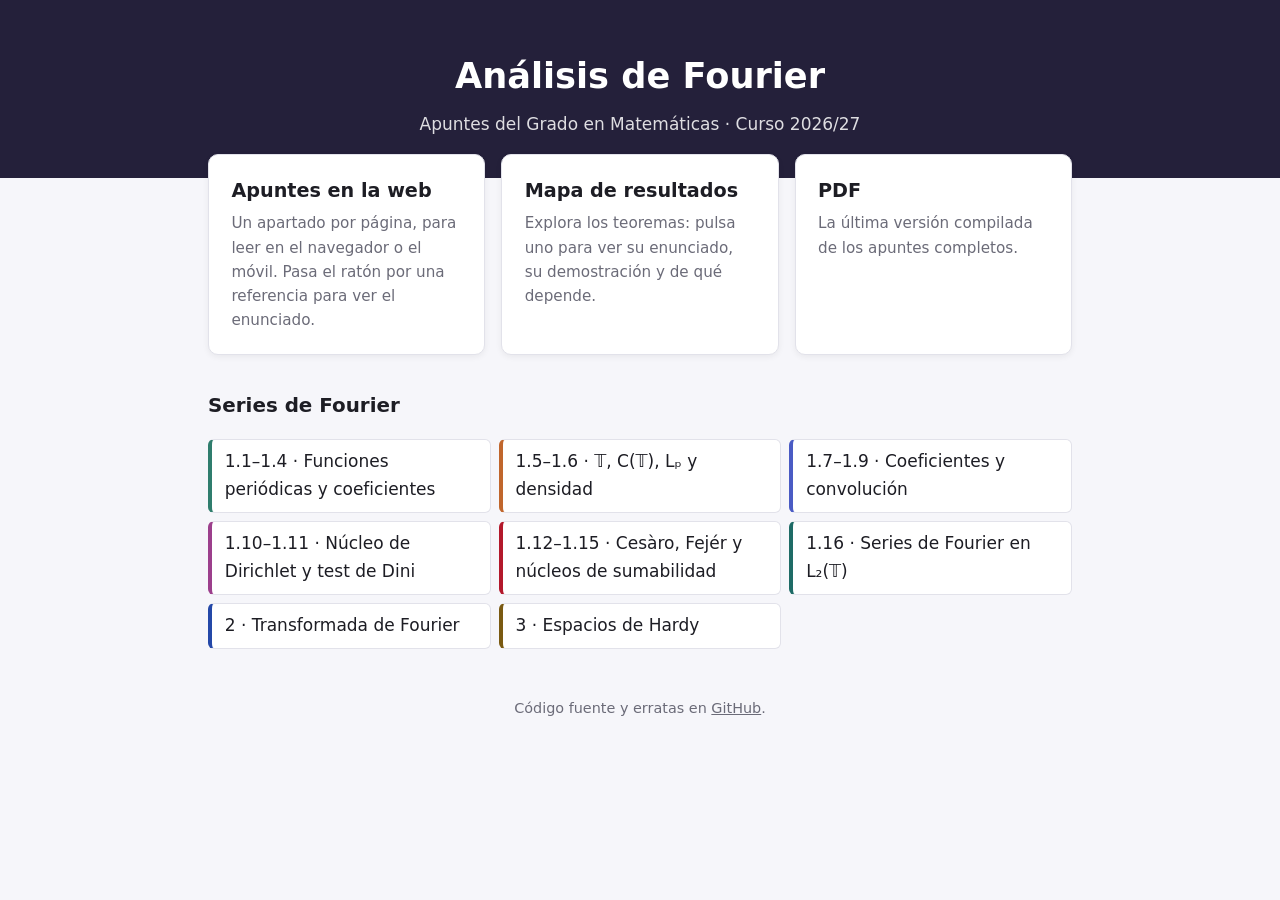
==== web/index.html @ 2de3ada8 "Web: apuntes en HTML, mapa de resultados y vista previa de referencias Mismo esquema que la web de T" ====
<!DOCTYPE html>
<html lang="es">
<head>
<meta charset="utf-8">
<meta name="viewport" content="width=device-width, initial-scale=1">
<title>Análisis de Fourier · Apuntes</title>
<meta name="description" content="Apuntes de Análisis de Fourier (Grado en Matemáticas, UPV): series de Fourier, convolución, núcleos de Dirichlet y Fejér, convergencia de Dini y Cesàro, L₂. Versión web, mapa interactivo de resultados y PDF.">
<style>
  :root { --barra: #24203a; --texto: #1d1d24; --suave: #6b6b78; --borde: #e2e2ea; --fondo: #f6f6fa; --tarjeta: #fff; --hover: #f0f0f8; color-scheme: light; }
  @media (prefers-color-scheme: dark) {
    :root { --texto: #e4e4ec; --suave: #a3a3b3; --borde: #3a3946; --fondo: #15141b; --tarjeta: #1f1e28; --hover: #2a2936; color-scheme: dark; }
  }
  * { box-sizing: border-box; }
  body { margin: 0; background: var(--fondo); color: var(--texto); font: 17px/1.6 "Source Sans 3", "Segoe UI", system-ui, sans-serif; }
  header { padding: 3rem 1rem 2.5rem; background: var(--barra); color: #fff; text-align: center; }
  header h1 { margin: 0 0 .4rem; font-size: 2.2rem; }
  header p { margin: 0; opacity: .85; }
  main { max-width: 56rem; margin: -1.5rem auto 3rem; padding: 0 1rem; }
  .tarjetas { display: grid; grid-template-columns: repeat(auto-fit, minmax(15rem, 1fr)); gap: 1rem; }
  .tarjeta { display: block; padding: 1.3rem 1.4rem; background: var(--tarjeta); border: 1px solid var(--borde); border-radius: 10px; color: inherit; text-decoration: none; box-shadow: 0 2px 6px rgba(0,0,0,.06); transition: transform .15s, box-shadow .15s; }
  .tarjeta:hover { transform: translateY(-2px); box-shadow: 0 6px 16px rgba(0,0,0,.1); }
  .tarjeta h2 { margin: 0 0 .3rem; font-size: 1.2rem; }
  .tarjeta p { margin: 0; color: var(--suave); font-size: .95rem; }
  h3 { margin: 2.2rem 0 .7rem; }
  .temas { display: grid; grid-template-columns: repeat(auto-fit, minmax(16rem, 1fr)); gap: .5rem; padding: 0; list-style: none; }
  .temas a { display: block; padding: .55rem .8rem; background: var(--tarjeta); border: 1px solid var(--borde); border-left: 4px solid var(--c); border-radius: 6px; color: inherit; text-decoration: none; }
  .temas a:hover { background: var(--hover); }
  footer { text-align: center; color: var(--suave); font-size: .9rem; padding-bottom: 2rem; }
  footer a { color: inherit; }
</style>
</head>
<body>
<header>
  <h1>Análisis de Fourier</h1>
  <p>Apuntes del Grado en Matemáticas · Curso 2026/27</p>
</header>
<main>
  <div class="tarjetas">
    <a class="tarjeta" href="apuntes/"><h2>Apuntes en la web</h2><p>Un apartado por página, para leer en el navegador o el móvil. Pasa el ratón por una referencia para ver el enunciado.</p></a>
    <a class="tarjeta" href="mapa/"><h2>Mapa de resultados</h2><p>Explora los teoremas: pulsa uno para ver su enunciado, su demostración y de qué depende.</p></a>
    <a class="tarjeta" href="https://github.com/jmnu4245/Analisis-de-fourier/releases/latest"><h2>PDF</h2><p>La última versión compilada de los apuntes completos.</p></a>
  </div>
  <h3>Series de Fourier</h3>
  <ul class="temas">
    <li><a style="--c:#2f7d6d" href="apuntes/tema1-1.html">1.1–1.4 · Funciones periódicas y coeficientes</a></li>
    <li><a style="--c:#c0662c" href="apuntes/tema1-5.html">1.5–1.6 · 𝕋, C(𝕋), Lₚ y densidad</a></li>
    <li><a style="--c:#4a5bc4" href="apuntes/tema1-7.html">1.7–1.9 · Coeficientes y convolución</a></li>
    <li><a style="--c:#9c3f8c" href="apuntes/tema1-10.html">1.10–1.11 · Núcleo de Dirichlet y test de Dini</a></li>
    <li><a style="--c:#b3182b" href="apuntes/tema1-12.html">1.12–1.15 · Cesàro, Fejér y núcleos de sumabilidad</a></li>
    <li><a style="--c:#1e6b66" href="apuntes/tema1-16.html">1.16 · Series de Fourier en L₂(𝕋)</a></li>
    <li><a style="--c:#2448a8" href="apuntes/tema2.html">2 · Transformada de Fourier</a></li>
    <li><a style="--c:#7a5a12" href="apuntes/tema3.html">3 · Espacios de Hardy</a></li>
  </ul>
</main>
<footer>Código fuente y erratas en <a href="https://github.com/jmnu4245/Analisis-de-fourier">GitHub</a>.</footer>
</body>
</html>
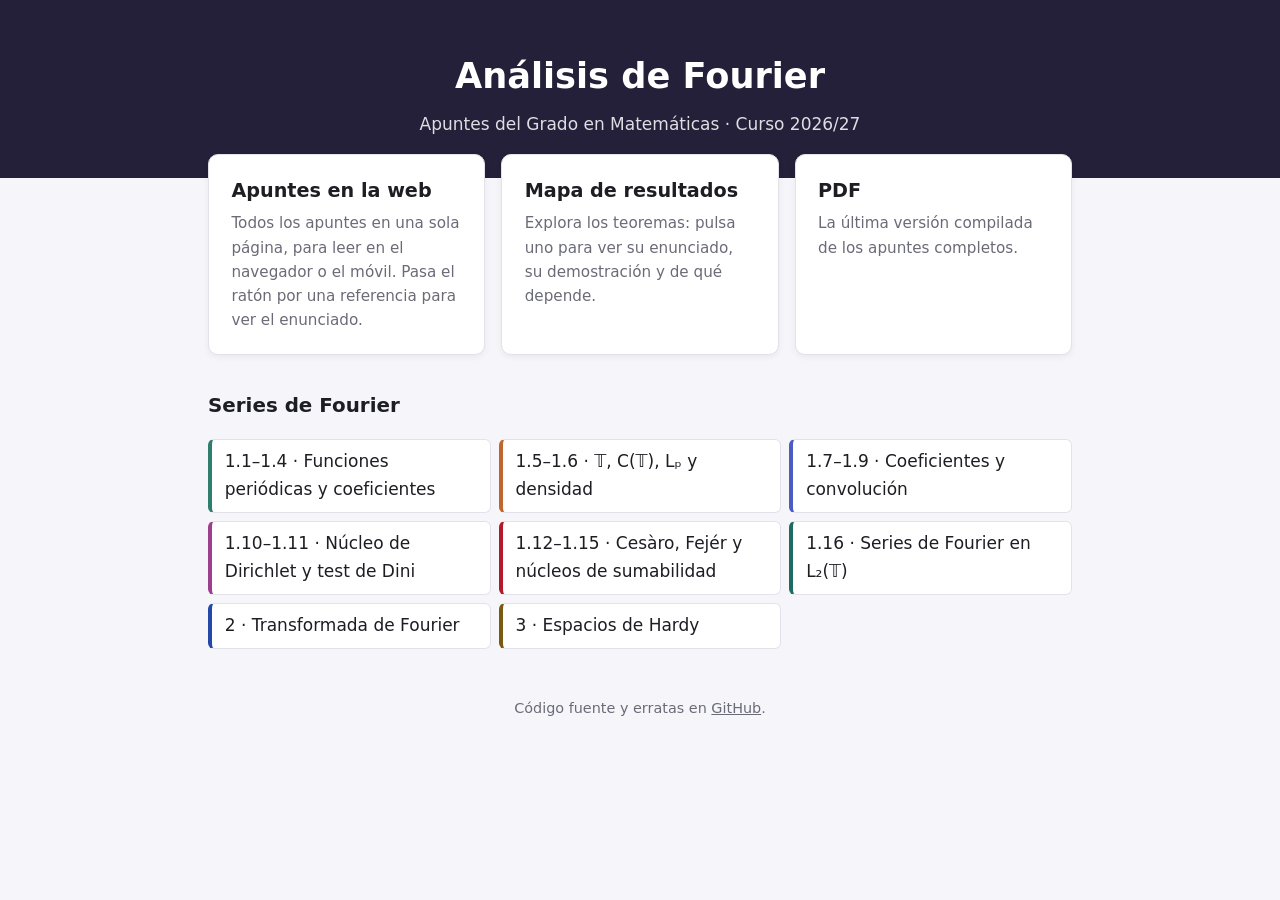
==== commit b17a341a: "Web: los apuntes en una sola página continua - partir_html.py ya no parte el HTML: escribe todo en a" ====
--- a/web/index.html
+++ b/web/index.html
@@ -36,20 +36,20 @@
 </header>
 <main>
   <div class="tarjetas">
-    <a class="tarjeta" href="apuntes/"><h2>Apuntes en la web</h2><p>Un apartado por página, para leer en el navegador o el móvil. Pasa el ratón por una referencia para ver el enunciado.</p></a>
+    <a class="tarjeta" href="apuntes/"><h2>Apuntes en la web</h2><p>Todos los apuntes en una sola página, para leer en el navegador o el móvil. Pasa el ratón por una referencia para ver el enunciado.</p></a>
     <a class="tarjeta" href="mapa/"><h2>Mapa de resultados</h2><p>Explora los teoremas: pulsa uno para ver su enunciado, su demostración y de qué depende.</p></a>
     <a class="tarjeta" href="https://github.com/jmnu4245/Analisis-de-fourier/releases/latest"><h2>PDF</h2><p>La última versión compilada de los apuntes completos.</p></a>
   </div>
   <h3>Series de Fourier</h3>
   <ul class="temas">
-    <li><a style="--c:#2f7d6d" href="apuntes/tema1-1.html">1.1–1.4 · Funciones periódicas y coeficientes</a></li>
-    <li><a style="--c:#c0662c" href="apuntes/tema1-5.html">1.5–1.6 · 𝕋, C(𝕋), Lₚ y densidad</a></li>
-    <li><a style="--c:#4a5bc4" href="apuntes/tema1-7.html">1.7–1.9 · Coeficientes y convolución</a></li>
-    <li><a style="--c:#9c3f8c" href="apuntes/tema1-10.html">1.10–1.11 · Núcleo de Dirichlet y test de Dini</a></li>
-    <li><a style="--c:#b3182b" href="apuntes/tema1-12.html">1.12–1.15 · Cesàro, Fejér y núcleos de sumabilidad</a></li>
-    <li><a style="--c:#1e6b66" href="apuntes/tema1-16.html">1.16 · Series de Fourier en L₂(𝕋)</a></li>
-    <li><a style="--c:#2448a8" href="apuntes/tema2.html">2 · Transformada de Fourier</a></li>
-    <li><a style="--c:#7a5a12" href="apuntes/tema3.html">3 · Espacios de Hardy</a></li>
+    <li><a style="--c:#2f7d6d" href="apuntes/#tema1-1">1.1–1.4 · Funciones periódicas y coeficientes</a></li>
+    <li><a style="--c:#c0662c" href="apuntes/#tema1-5">1.5–1.6 · 𝕋, C(𝕋), Lₚ y densidad</a></li>
+    <li><a style="--c:#4a5bc4" href="apuntes/#tema1-7">1.7–1.9 · Coeficientes y convolución</a></li>
+    <li><a style="--c:#9c3f8c" href="apuntes/#tema1-10">1.10–1.11 · Núcleo de Dirichlet y test de Dini</a></li>
+    <li><a style="--c:#b3182b" href="apuntes/#tema1-12">1.12–1.15 · Cesàro, Fejér y núcleos de sumabilidad</a></li>
+    <li><a style="--c:#1e6b66" href="apuntes/#tema1-16">1.16 · Series de Fourier en L₂(𝕋)</a></li>
+    <li><a style="--c:#2448a8" href="apuntes/#tema2">2 · Transformada de Fourier</a></li>
+    <li><a style="--c:#7a5a12" href="apuntes/#tema3">3 · Espacios de Hardy</a></li>
   </ul>
 </main>
 <footer>Código fuente y erratas en <a href="https://github.com/jmnu4245/Analisis-de-fourier">GitHub</a>.</footer>
